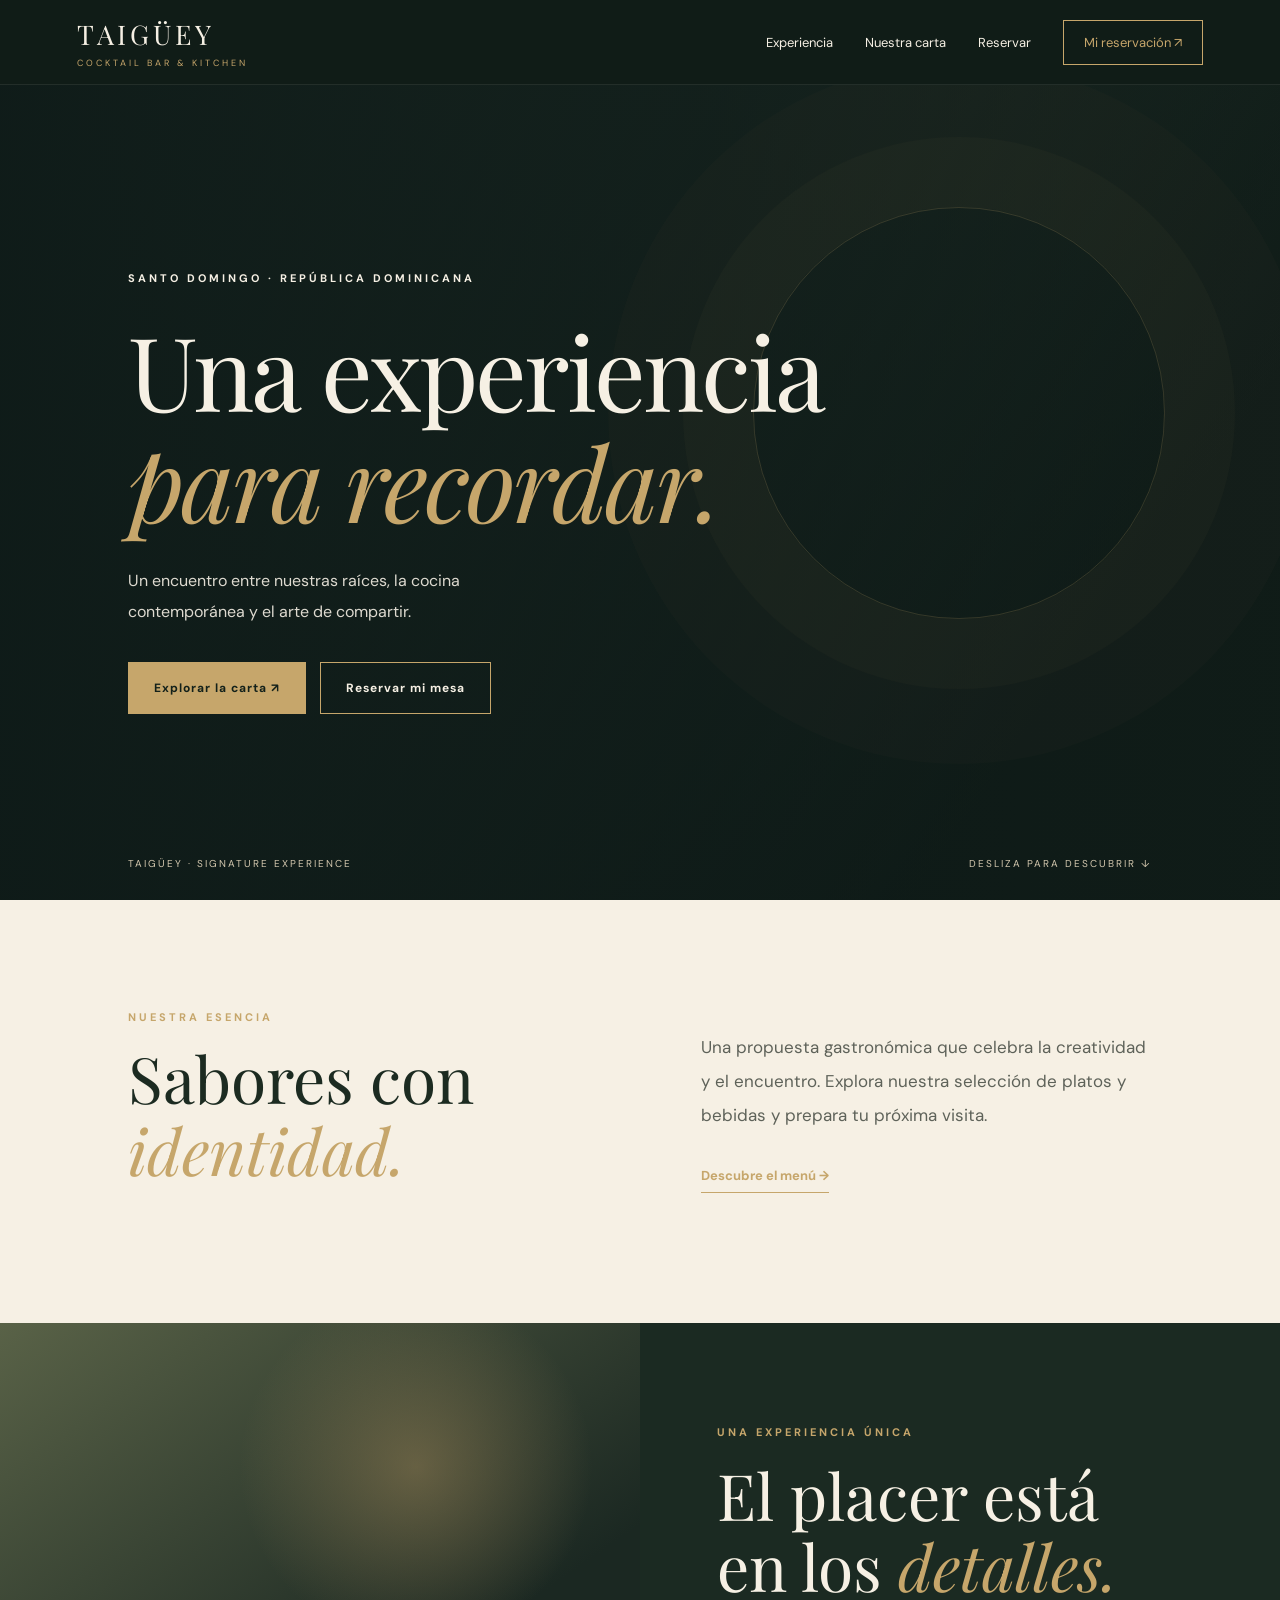
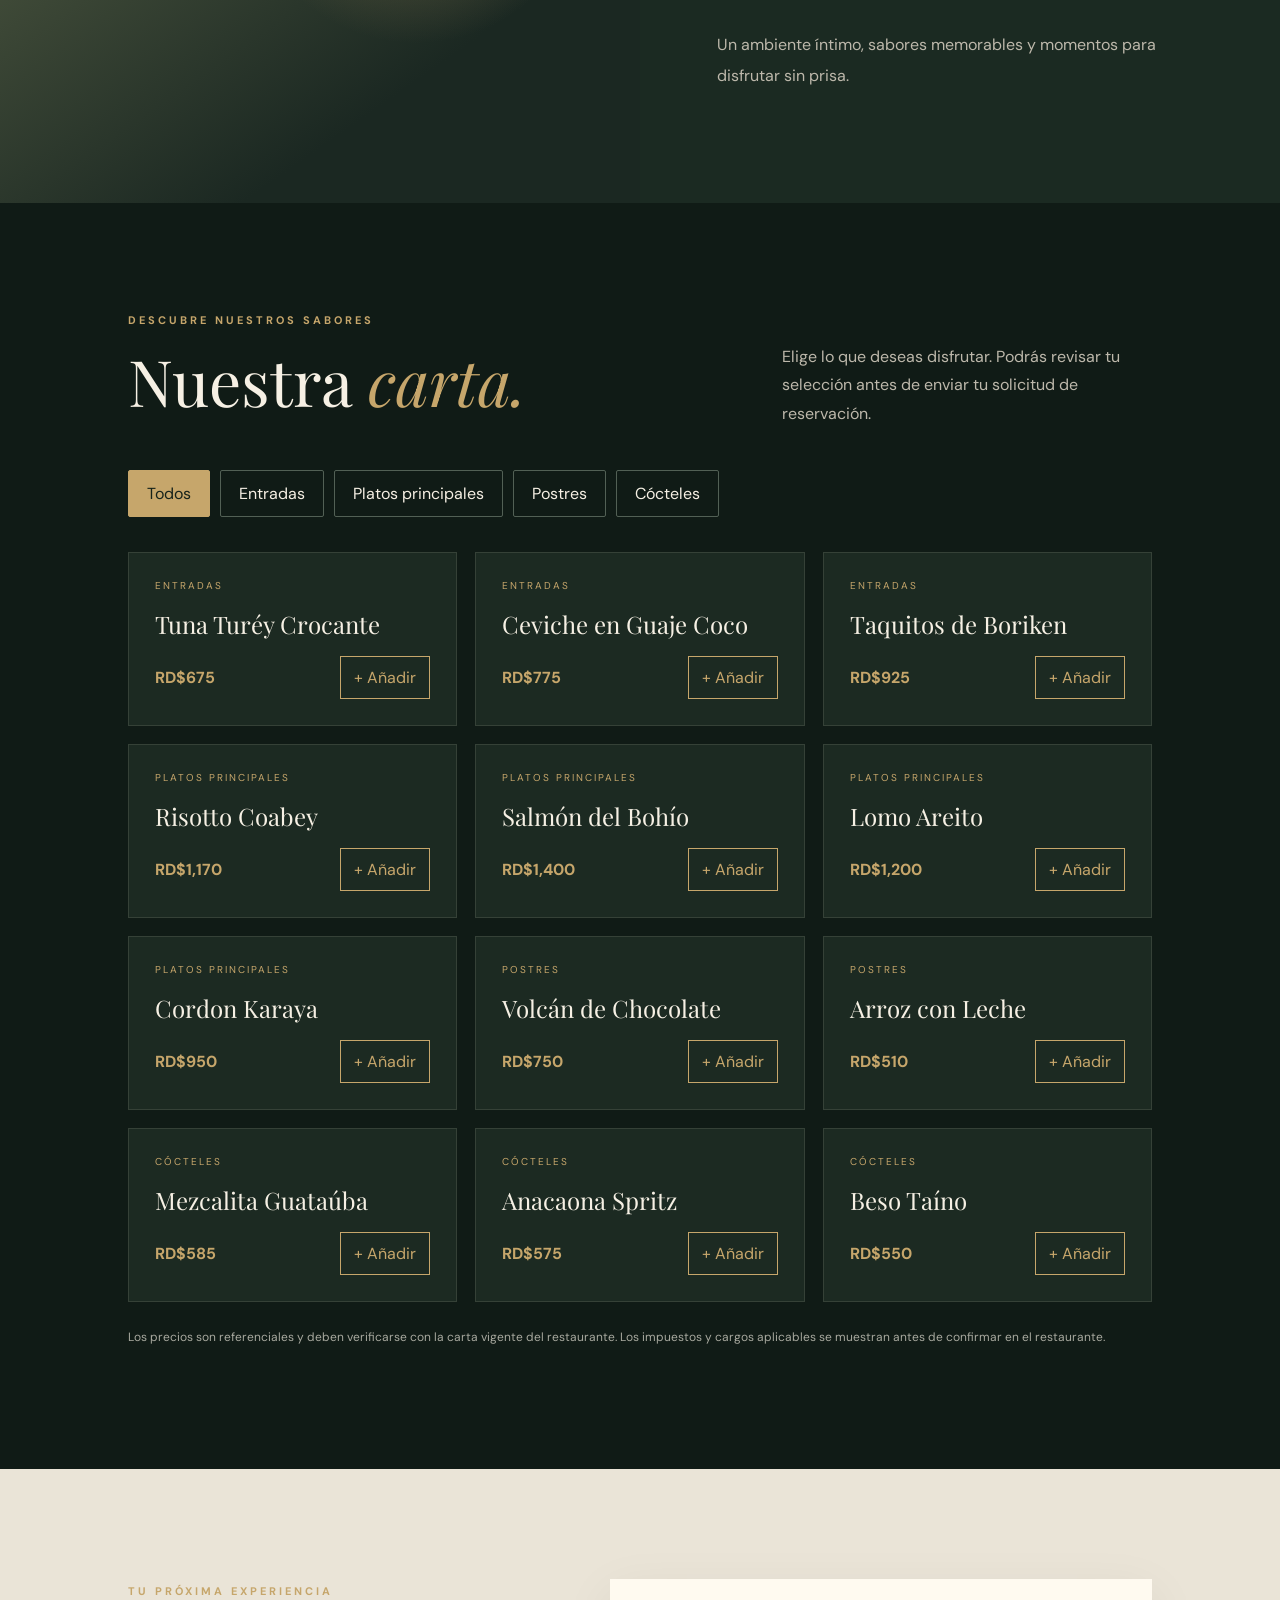
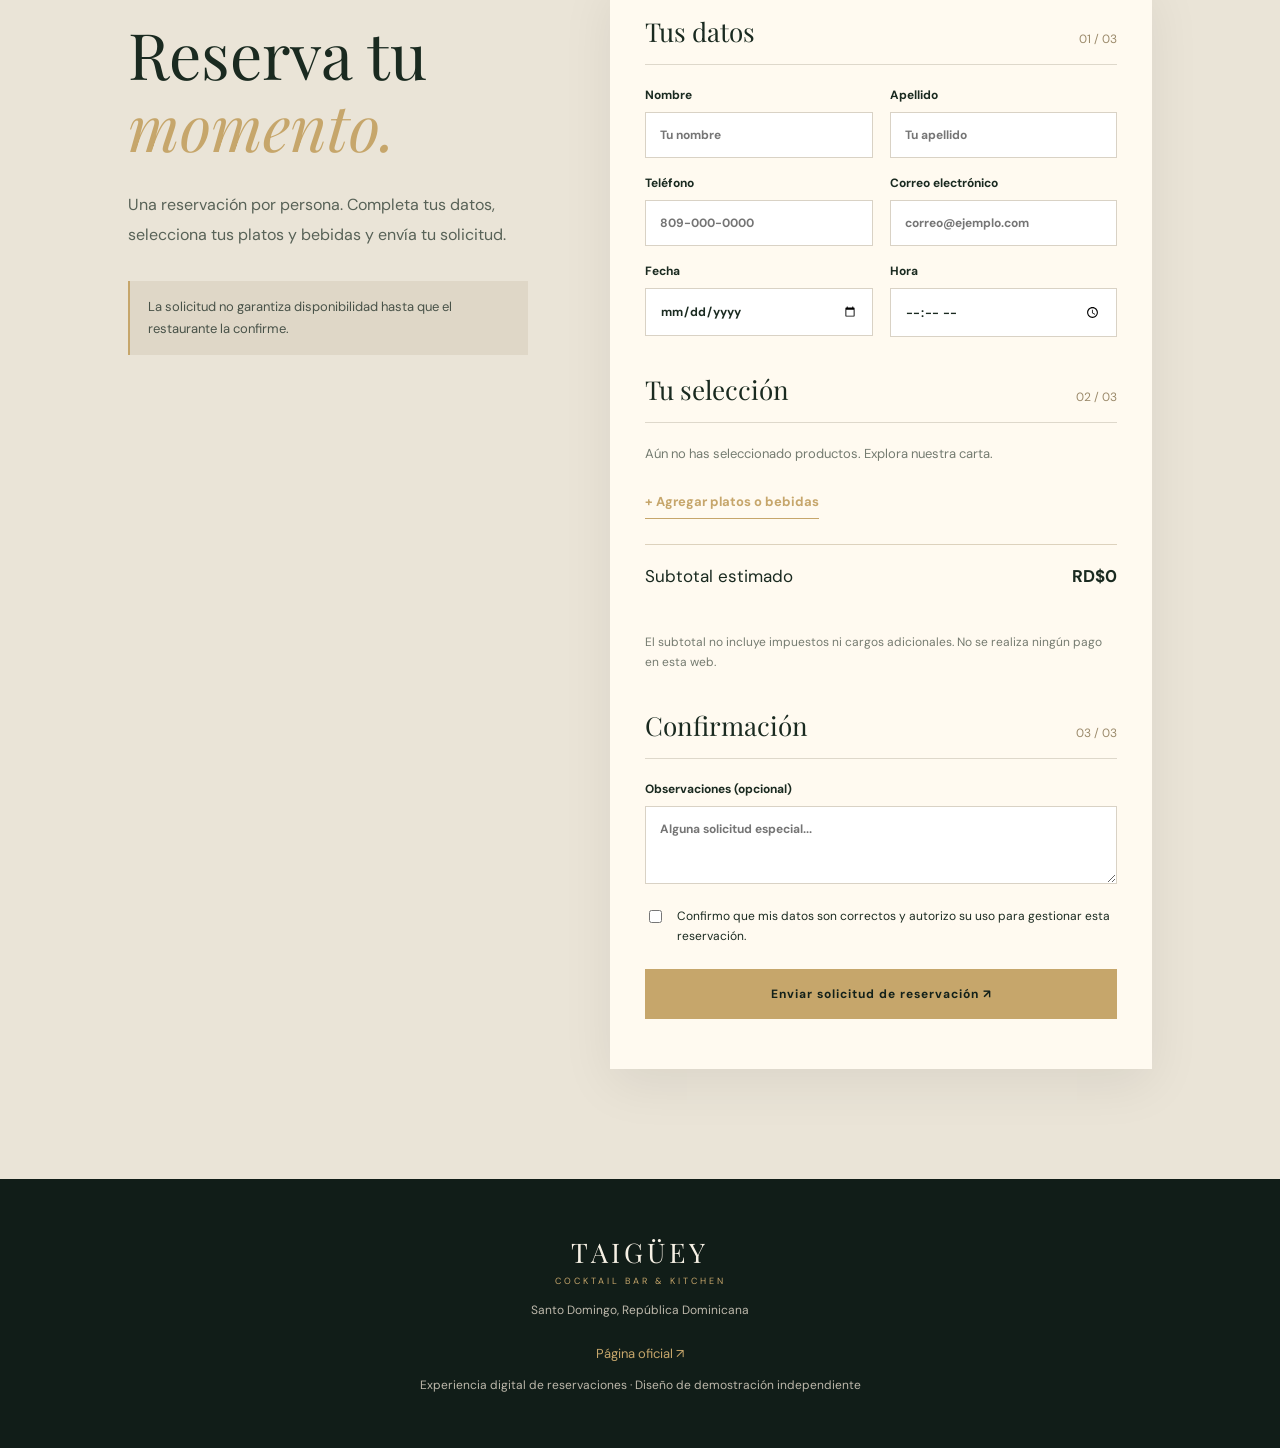
==== index.html @ 30912b15 "Add files via upload "Primera version de Taiguey Signature Experience"" ====
<!doctype html>
<html lang="es">

<head>
    <meta charset="utf-8">
    <meta name="viewport" content="width=device-width, initial-scale=1">
    <meta name="theme-color" content="#14211b">
    <meta name="description" content="Taigüey Signature Experience: descubre la carta y solicita tu reservación.">
    <title>Taigüey | Signature Experience</title>
    <link rel="preconnect" href="https://fonts.googleapis.com">
    <link rel="preconnect" href="https://fonts.gstatic.com" crossorigin>
    <link
        href="https://fonts.googleapis.com/css2?family=DM+Sans:wght@400;500;600;700&family=Playfair+Display:wght@400;500;600&display=swap"
        rel="stylesheet">
    <link rel="stylesheet" href="style.css">
</head>

<body>
    <header class="topbar"><a href="#inicio" class="logo">TAIGÜEY<span>COCKTAIL BAR & KITCHEN</span></a><button
            id="navToggle" class="nav-toggle" aria-label="Abrir menú" aria-expanded="false">☰</button>
        <nav id="nav"><a href="#experiencia">Experiencia</a><a href="#carta">Nuestra carta</a><a
                href="#reserva">Reservar</a><a class="nav-cta" href="#reserva">Mi reservación ↗</a></nav>
    </header>
    <main>
        <section id="inicio" class="hero">
            <div class="hero-inner">
                <div class="eyebrow">SANTO DOMINGO · REPÚBLICA DOMINICANA</div>
                <h1>Una experiencia<br><em>para recordar.</em></h1>
                <p>Un encuentro entre nuestras raíces, la cocina contemporánea y el arte de compartir.</p>
                <div class="hero-actions"><a href="#carta" class="btn btn-gold">Explorar la carta ↗</a><a
                        href="#reserva" class="btn btn-outline">Reservar mi mesa</a></div>
            </div>
            <div class="hero-bottom">TAIGÜEY · SIGNATURE EXPERIENCE <span>DESLIZA PARA DESCUBRIR ↓</span></div>
        </section>
        <section id="experiencia" class="story section">
            <div>
                <div class="eyebrow gold">NUESTRA ESENCIA</div>
                <h2>Sabores con<br><em>identidad.</em></h2>
            </div>
            <div>
                <p>Una propuesta gastronómica que celebra la creatividad y el encuentro. Explora nuestra selección de
                    platos y bebidas y prepara tu próxima visita.</p><a class="text-link" href="#carta">Descubre el menú
                    →</a>
            </div>
        </section>
        <section class="feature">
            <div class="feature-photo"></div>
            <div class="feature-text"><span class="eyebrow gold">UNA EXPERIENCIA ÚNICA</span>
                <h2>El placer está<br>en los <em>detalles.</em></h2>
                <p>Un ambiente íntimo, sabores memorables y momentos para disfrutar sin prisa.</p>
            </div>
        </section>
        <section id="carta" class="section menu-section">
            <div class="section-heading">
                <div>
                    <div class="eyebrow gold">DESCUBRE NUESTROS SABORES</div>
                    <h2>Nuestra <em>carta.</em></h2>
                </div>
                <p>Elige lo que deseas disfrutar. Podrás revisar tu selección antes de enviar tu solicitud de
                    reservación.</p>
            </div>
            <div class="menu-controls" id="categories"></div>
            <div id="menuGrid" class="menu-grid"></div>
            <p class="fineprint">Los precios son referenciales y deben verificarse con la carta vigente del restaurante.
                Los impuestos y cargos aplicables se muestran antes de confirmar en el restaurante.</p>
        </section>
        <section id="reserva" class="section reserve-section">
            <div class="reserve-intro"><span class="eyebrow gold">TU PRÓXIMA EXPERIENCIA</span>
                <h2>Reserva tu <em>momento.</em></h2>
                <p>Una reservación por persona. Completa tus datos, selecciona tus platos y bebidas y envía tu
                    solicitud.</p>
                <div class="reserve-note">La solicitud no garantiza disponibilidad hasta que el restaurante la confirme.
                </div>
            </div>
            <form id="reservationForm" class="reservation-form">
                <div class="form-heading">
                    <h3>Tus datos</h3><span>01 / 03</span>
                </div>
                <div class="fields"><label>Nombre <input name="nombre" required maxlength="80" autocomplete="given-name"
                            placeholder="Tu nombre"></label><label>Apellido <input name="apellido" required
                            maxlength="80" autocomplete="family-name" placeholder="Tu apellido"></label><label>Teléfono
                        <input name="telefono" required maxlength="25" inputmode="tel" autocomplete="tel"
                            placeholder="809-000-0000"></label><label>Correo electrónico <input name="correo"
                            type="email" maxlength="120" autocomplete="email"
                            placeholder="correo@ejemplo.com"></label><label>Fecha <input id="fecha" name="fecha"
                            type="date" required></label><label>Hora <input name="hora" type="time" required></label>
                </div>
                <div class="form-heading second">
                    <h3>Tu selección</h3><span>02 / 03</span>
                </div>
                <div id="cartItems" class="cart-items">
                    <p class="empty">Aún no has seleccionado productos. Explora nuestra carta.</p>
                </div><a class="text-link" href="#carta">+ Agregar platos o bebidas</a>
                <div class="totals"><span>Subtotal estimado</span><strong id="subtotal">RD$0</strong></div>
                <p class="fineprint">El subtotal no incluye impuestos ni cargos adicionales. No se realiza ningún pago
                    en esta web.</p>
                <div class="form-heading second">
                    <h3>Confirmación</h3><span>03 / 03</span>
                </div><label class="full-label">Observaciones (opcional)<textarea name="observaciones" rows="3"
                        maxlength="500" placeholder="Alguna solicitud especial..."></textarea></label><label
                    class="check"><input type="checkbox" required> Confirmo que mis datos son correctos y autorizo su
                    uso para gestionar esta reservación.</label><button id="submitBtn" class="btn btn-gold submit"
                    type="submit">Enviar solicitud de reservación ↗</button>
                <div id="formStatus" role="status" aria-live="polite"></div>
            </form>
        </section>
    </main>
    <footer>
        <div class="footer-logo">TAIGÜEY<span>COCKTAIL BAR & KITCHEN</span></div>
        <p>Santo Domingo, República Dominicana</p><a href="https://taigueyrd.com/" target="_blank" rel="noopener">Página
            oficial ↗</a><small>Experiencia digital de reservaciones · Diseño de demostración independiente</small>
    </footer>
    <script src="catalogo.js"></script>
    <script src="script.js"></script>
</body>

</html>
---- style.css ----
:root {
    --bg: #111d18;
    --green: #17271f;
    --cream: #f6f0e4;
    --gold: #c6a66b;
    --muted: #bdb8ab;
    --line: #354339
}

* {
    box-sizing: border-box
}

html {
    scroll-behavior: smooth
}

body {
    margin: 0;
    background: var(--bg);
    color: var(--cream);
    font-family: 'DM Sans', sans-serif
}

h1,
h2,
h3,
p {
    margin-top: 0
}

h1,
h2,
h3 {
    font-family: 'Playfair Display', serif;
    font-weight: 400
}

em {
    color: var(--gold);
    font-weight: 400
}

a {
    color: inherit;
    text-decoration: none
}

button,
input,
textarea {
    font: inherit
}

button {
    cursor: pointer
}

.topbar {
    height: 85px;
    position: sticky;
    top: 0;
    z-index: 10;
    background: #111d18ed;
    backdrop-filter: blur(14px);
    display: flex;
    align-items: center;
    justify-content: space-between;
    padding: 0 6%;
    border-bottom: 1px solid #ffffff14
}

.logo,
.footer-logo {
    font-family: 'Playfair Display', serif;
    letter-spacing: 4px;
    font-size: 27px
}

.logo span,
.footer-logo span {
    display: block;
    font: 9px 'DM Sans', sans-serif;
    letter-spacing: 3px;
    margin-top: 5px;
    color: var(--gold)
}

nav {
    display: flex;
    align-items: center;
    gap: 32px;
    font-size: 13px
}

nav a:hover,
.text-link:hover {
    color: var(--gold)
}

.nav-cta {
    border: 1px solid var(--gold);
    padding: 13px 20px;
    color: var(--gold)
}

.nav-toggle {
    display: none;
    background: none;
    border: 0;
    color: white;
    font-size: 25px
}

.hero {
    min-height: 710px;
    height: calc(100vh - 85px);
    max-height: 920px;
    display: flex;
    flex-direction: column;
    justify-content: center;
    position: relative;
    background: linear-gradient(90deg, #0d1917ef 0%, #0d1917b8 55%, #0d191752), linear-gradient(125deg, #324438, #111d18 80%);
    overflow: hidden
}

.hero:after {
    content: '';
    position: absolute;
    right: 9%;
    top: 15%;
    width: 32vw;
    height: 32vw;
    border: 1px solid #c6a66b33;
    border-radius: 50%;
    box-shadow: 0 0 0 70px #c6a66b08, 0 0 0 145px #c6a66b05;
    pointer-events: none
}

.hero-inner {
    padding: 0 10%;
    position: relative;
    z-index: 1
}

.eyebrow {
    font-size: 11px;
    letter-spacing: 3px;
    font-weight: 700
}

.gold {
    color: var(--gold)
}

h1 {
    font-size: clamp(60px, 8vw, 125px);
    line-height: 1.08;
    letter-spacing: -3px;
    margin: 30px 0
}

h2 {
    font-size: clamp(43px, 5vw, 76px);
    line-height: 1.12;
    margin: 18px 0 28px
}

.hero p {
    max-width: 440px;
    color: #dedad0;
    line-height: 1.9
}

.hero-actions {
    display: flex;
    gap: 14px;
    margin-top: 35px;
    flex-wrap: wrap
}

.btn {
    display: inline-flex;
    justify-content: center;
    align-items: center;
    padding: 17px 25px;
    border: 1px solid var(--gold);
    font-weight: 700;
    font-size: 12px;
    letter-spacing: 1px;
    transition: .2s
}

.btn:hover {
    transform: translateY(-2px)
}

.btn-gold {
    background: var(--gold);
    color: #13211a
}

.btn-outline {
    background: transparent;
    color: var(--cream)
}

.hero-bottom {
    position: absolute;
    bottom: 30px;
    left: 10%;
    right: 10%;
    display: flex;
    justify-content: space-between;
    font-size: 10px;
    letter-spacing: 2px;
    color: #d3c7ae
}

.section {
    padding: 110px 10%
}

.story {
    display: grid;
    grid-template-columns: 1fr 1fr;
    gap: 12%;
    align-items: center;
    background: var(--cream);
    color: #1c2b21
}

.story p {
    font-size: 17px;
    line-height: 2;
    color: #5e6259
}

.text-link {
    display: inline-block;
    margin-top: 18px;
    border-bottom: 1px solid var(--gold);
    padding-bottom: 8px;
    color: var(--gold);
    font-size: 13px;
    font-weight: 700
}

.feature {
    display: grid;
    grid-template-columns: 1fr 1fr;
    min-height: 480px;
    background: #1b2a22
}

.feature-photo {
    background: radial-gradient(circle at 65% 30%, #a58a5a77, transparent 33%), linear-gradient(145deg, #596247, #1b2822 70%);
    min-height: 380px
}

.feature-text {
    padding: 90px 12%;
    align-self: center
}

.feature-text p {
    color: var(--muted);
    line-height: 1.9
}

.menu-section {
    background: #101b16
}

.section-heading {
    display: flex;
    justify-content: space-between;
    align-items: end;
    gap: 40px
}

.section-heading p {
    max-width: 370px;
    line-height: 1.8;
    color: var(--muted)
}

.menu-controls {
    display: flex;
    flex-wrap: wrap;
    gap: 10px;
    margin: 25px 0 35px
}

.chip {
    background: transparent;
    border: 1px solid #526055;
    color: var(--cream);
    padding: 12px 18px;
    border-radius: 2px
}

.chip.active,
.chip:hover {
    background: var(--gold);
    border-color: var(--gold);
    color: #16231a
}

.menu-grid {
    display: grid;
    grid-template-columns: repeat(3, minmax(0, 1fr));
    gap: 18px
}

.menu-card {
    padding: 26px;
    background: #1c2a22;
    border: 1px solid #354137;
    min-height: 165px;
    display: flex;
    flex-direction: column;
    justify-content: space-between
}

.menu-card .tag {
    color: var(--gold);
    font-size: 10px;
    letter-spacing: 2px;
    text-transform: uppercase
}

.menu-card h3 {
    font-size: 24px;
    margin: 16px 0
}

.menu-card .bottom {
    display: flex;
    justify-content: space-between;
    align-items: center;
    gap: 8px
}

.price {
    font-weight: 700;
    color: var(--gold)
}

.add-btn {
    border: 1px solid var(--gold);
    background: transparent;
    color: var(--gold);
    padding: 10px 13px
}

.add-btn:hover {
    background: var(--gold);
    color: #111d18
}

.fineprint {
    font-size: 12px;
    line-height: 1.7;
    color: #a8a99f;
    margin-top: 25px
}

.reserve-section {
    display: grid;
    grid-template-columns: .85fr 1.15fr;
    gap: 8%;
    background: #eae4d7;
    color: #1a2a20
}

.reserve-intro p {
    line-height: 1.9;
    color: #586257
}

.reserve-note {
    border-left: 2px solid var(--gold);
    padding: 15px 18px;
    margin-top: 30px;
    background: #dfd7c7;
    color: #485248;
    font-size: 13px;
    line-height: 1.7
}

.reservation-form {
    padding: 35px;
    background: #fffaf0;
    box-shadow: 0 15px 50px #00000012
}

.form-heading {
    display: flex;
    justify-content: space-between;
    align-items: center;
    border-bottom: 1px solid #ded8cb;
    margin-bottom: 22px
}

.form-heading h3 {
    font-size: 26px;
    margin-bottom: 15px
}

.form-heading span {
    color: #9b8a6b;
    font-size: 12px
}

.form-heading.second {
    margin-top: 35px
}

.fields {
    display: grid;
    grid-template-columns: 1fr 1fr;
    gap: 17px
}

.fields label,
.full-label {
    display: flex;
    flex-direction: column;
    gap: 9px;
    font-size: 12px;
    font-weight: 700
}

.fields input,
.full-label textarea {
    width: 100%;
    padding: 14px;
    border: 1px solid #d9d2c5;
    border-radius: 0;
    background: white;
    color: #1a2a20;
    min-width: 0
}

.fields input:focus,
.full-label textarea:focus {
    outline: 2px solid var(--gold)
}

.cart-items {
    display: grid;
    gap: 10px
}

.cart-line {
    display: flex;
    align-items: center;
    justify-content: space-between;
    gap: 12px;
    padding: 10px 0;
    border-bottom: 1px solid #e3dccc
}

.cart-line button {
    background: transparent;
    border: 0;
    color: #a04d3c;
    font-size: 20px
}

.cart-line small {
    display: block;
    color: #6c756b
}

.empty {
    font-size: 13px;
    color: #747b70
}

.totals {
    display: flex;
    justify-content: space-between;
    margin-top: 25px;
    padding: 20px 0;
    border-top: 1px solid #ddd2bd;
    font-size: 17px
}

.reservation-form .fineprint {
    color: #757b70
}

.check {
    display: flex;
    gap: 12px;
    font-size: 12px;
    line-height: 1.7;
    margin: 22px 0
}

.check input {
    accent-color: #8a6c3e;
    align-self: start;
    margin-top: 4px
}

.submit {
    width: 100%;
    border: 0
}

.submit:disabled {
    opacity: .6;
    cursor: wait
}

#formStatus {
    margin-top: 15px;
    font-size: 14px;
    line-height: 1.6
}

footer {
    padding: 55px 10%;
    display: flex;
    flex-direction: column;
    gap: 15px;
    align-items: center;
    text-align: center
}

footer p,
footer small {
    color: var(--muted);
    font-size: 12px
}

footer a {
    color: var(--gold);
    font-size: 13px
}

@media(max-width:900px) {
    .topbar {
        padding: 0 5%
    }

    .nav-toggle {
        display: block
    }

    nav {
        display: none;
        position: absolute;
        top: 85px;
        left: 0;
        right: 0;
        background: #111d18;
        padding: 25px;
        flex-direction: column;
        align-items: stretch
    }

    nav.open {
        display: flex
    }

    .hero {
        min-height: 600px
    }

    .story,
    .feature,
    .reserve-section {
        grid-template-columns: 1fr
    }

    .feature-text {
        padding: 60px 8%
    }

    .menu-grid {
        grid-template-columns: repeat(2, 1fr)
    }

    .section {
        padding: 75px 6%
    }

    .section-heading {
        display: block
    }

    .hero-inner {
        padding: 0 7%
    }
}

@media(max-width:580px) {
    .logo {
        font-size: 22px
    }

    h1 {
        font-size: 55px;
        letter-spacing: -2px
    }

    .hero-bottom span {
        display: none
    }

    .menu-grid {
        grid-template-columns: 1fr
    }

    .fields {
        grid-template-columns: 1fr
    }

    .reservation-form {
        padding: 22px
    }

    .hero {
        min-height: 610px
    }

    .section {
        padding: 65px 6%
    }

    .feature-photo {
        min-height: 240px
    }
}
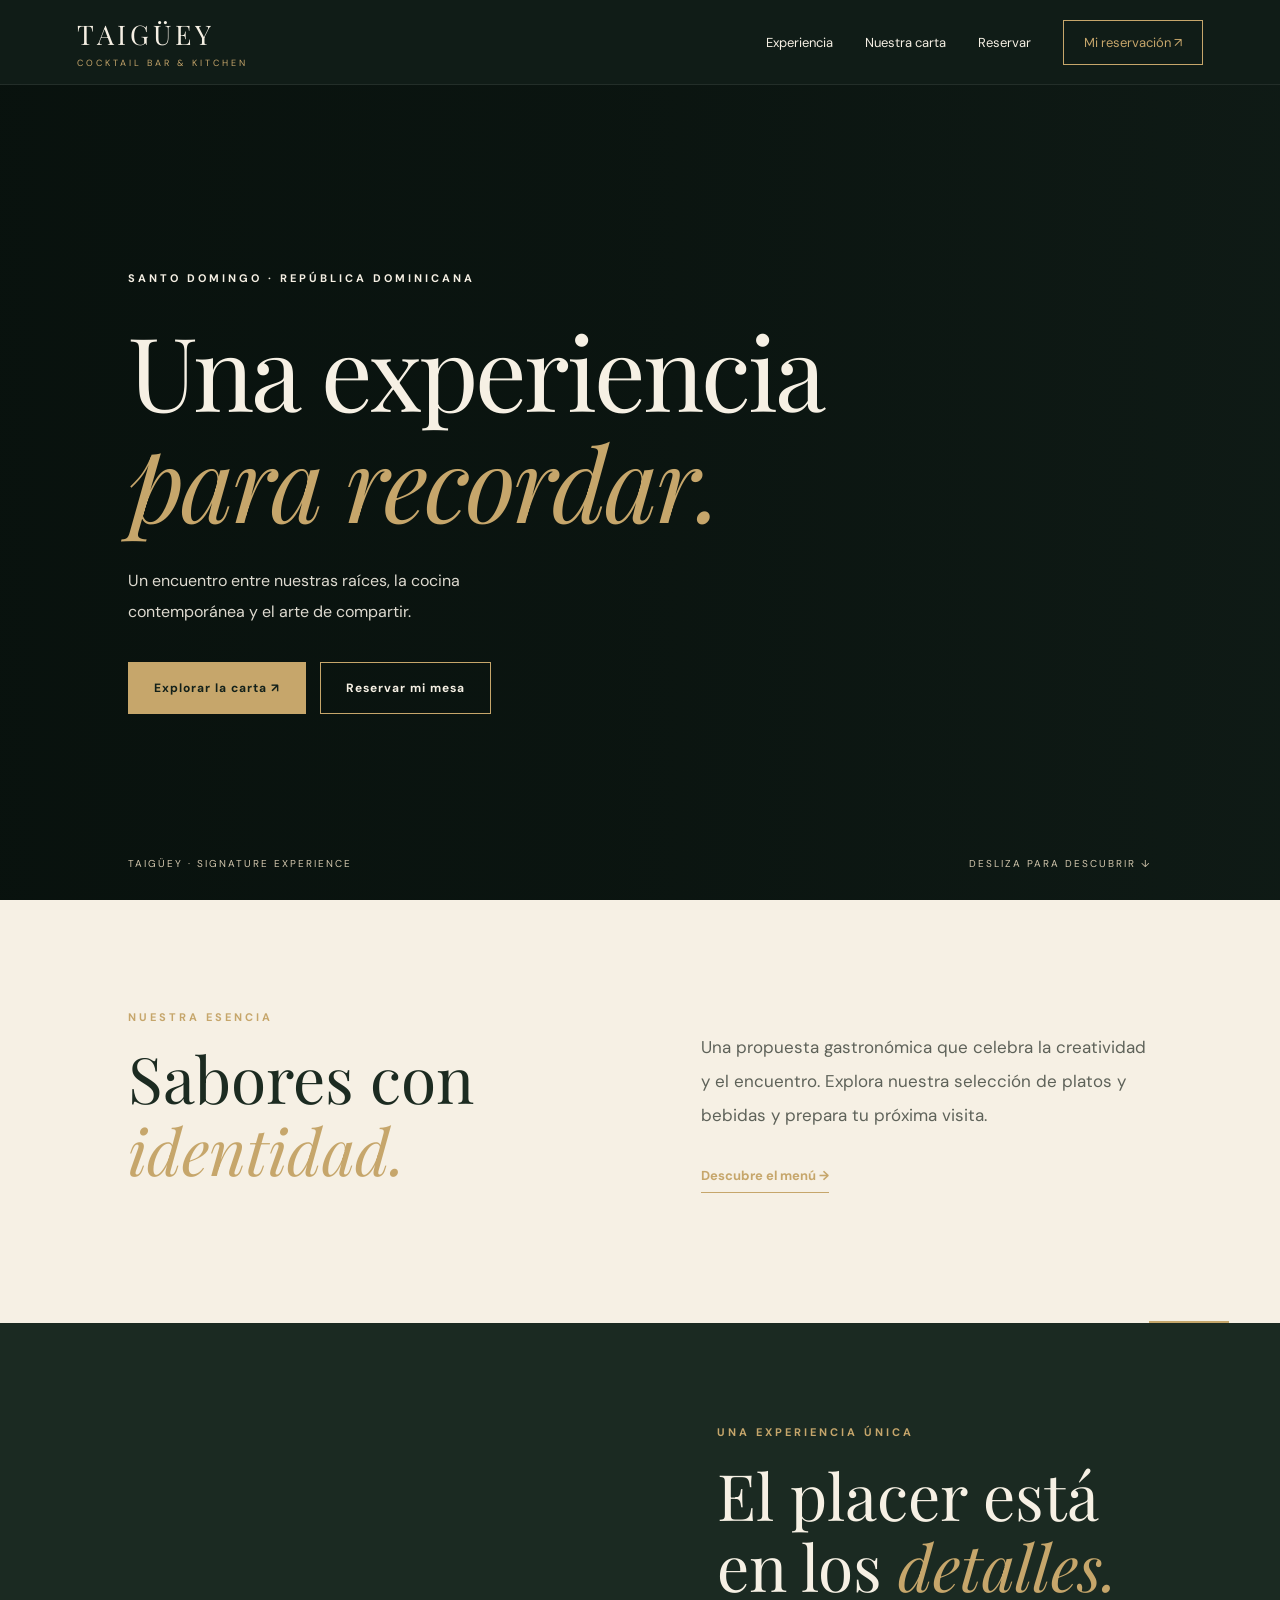
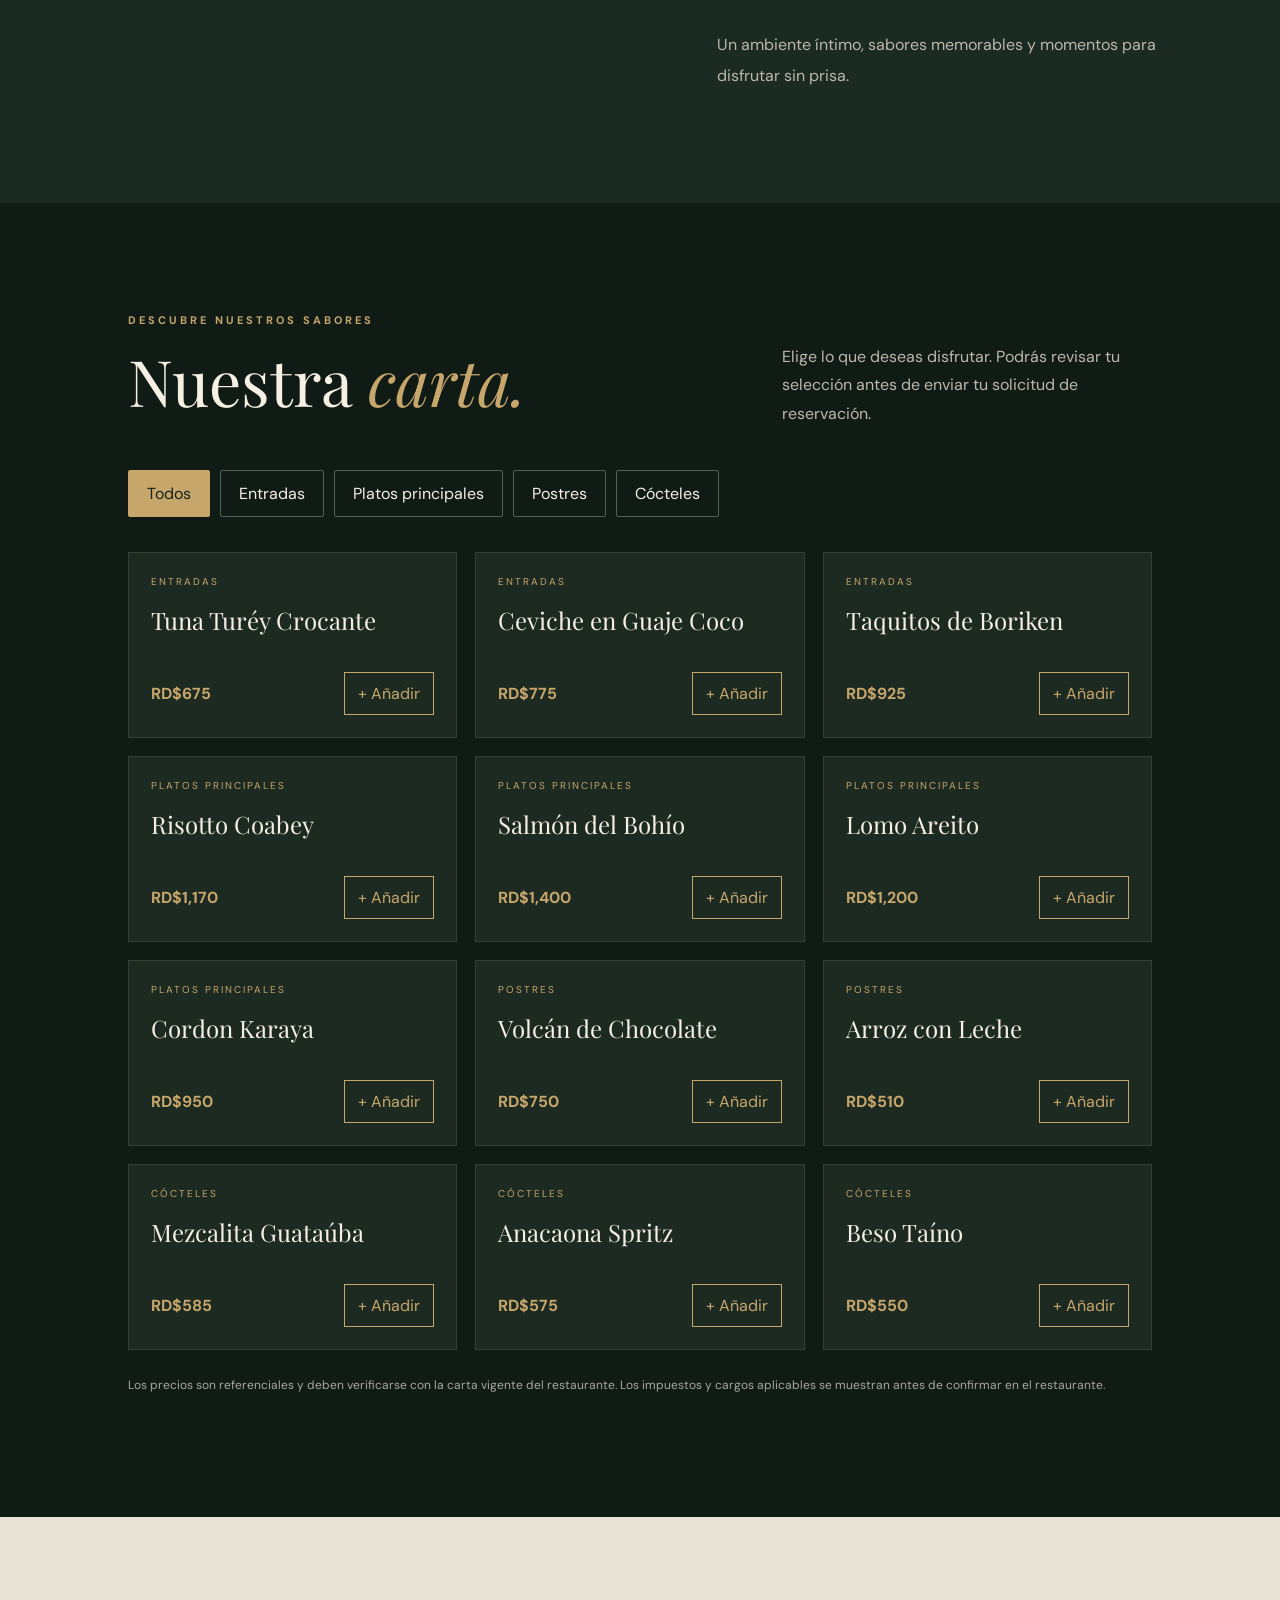
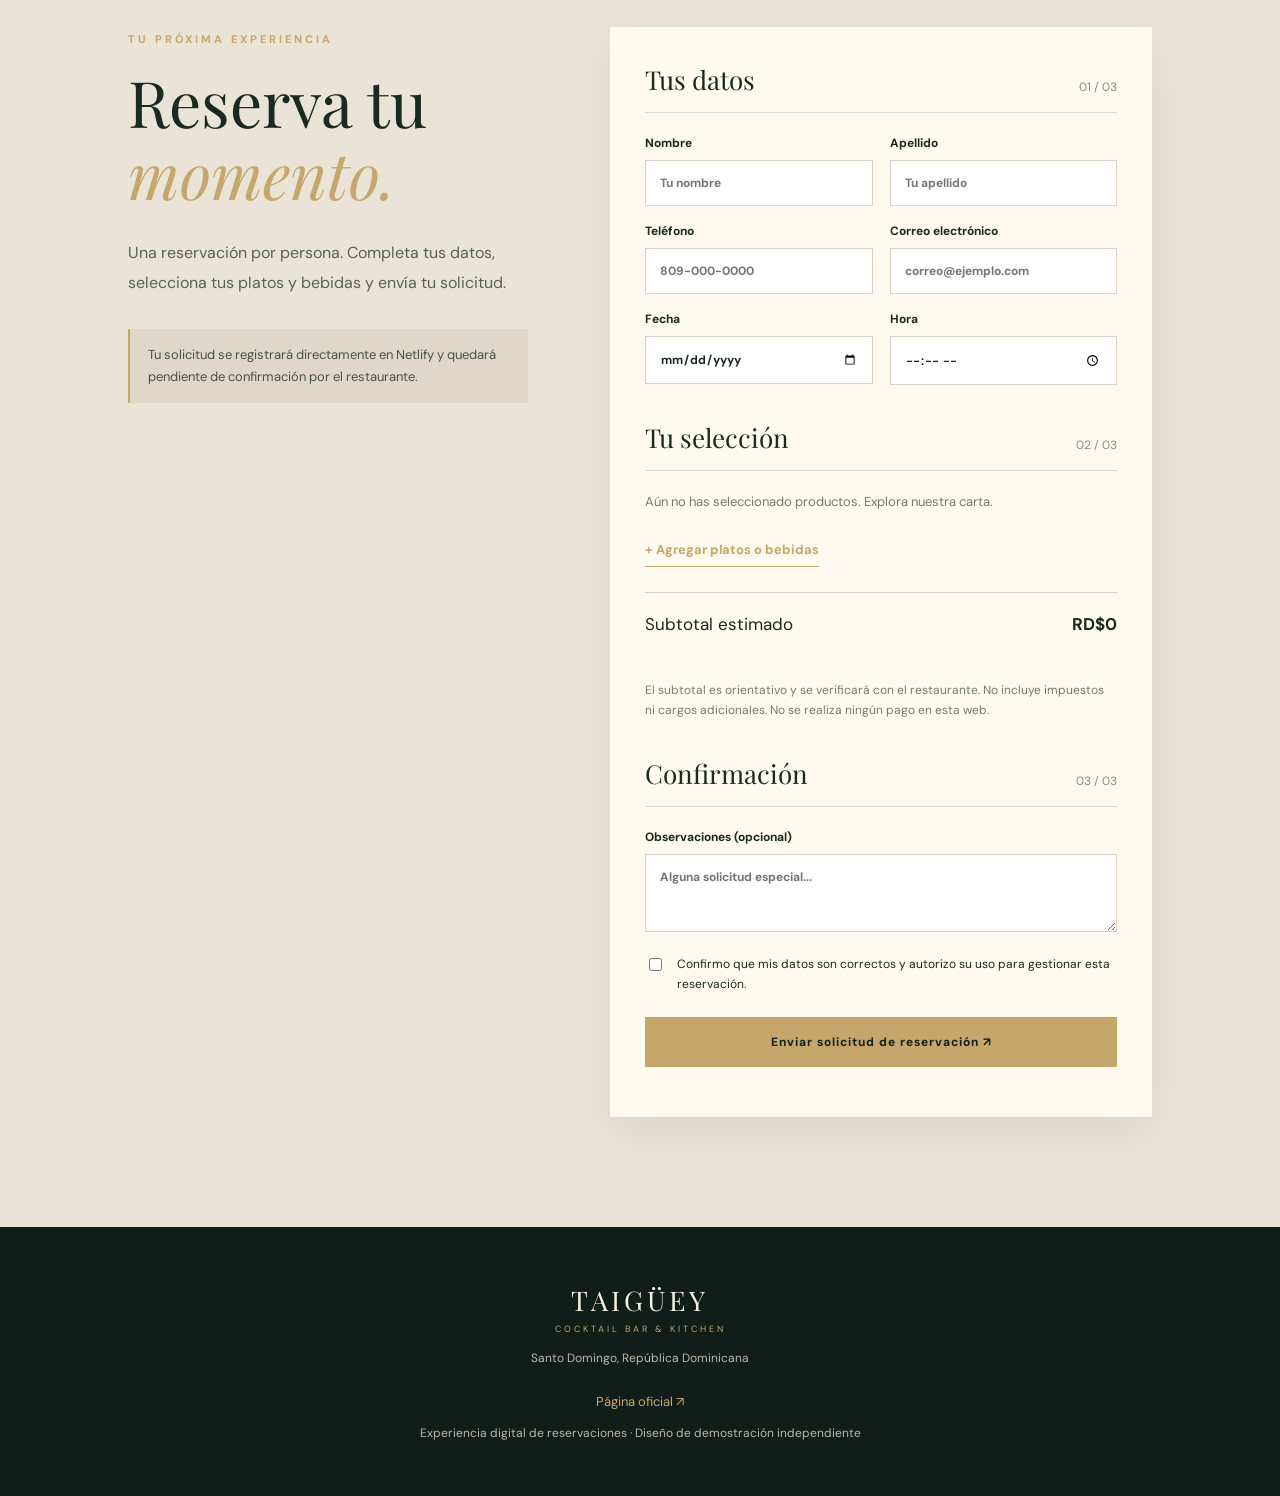
==== commit 18035ce0: "Cambiar reservaciones a Netlify Forms sin Apps Script" ====
--- a/index.html
+++ b/index.html
@@ -69,10 +69,21 @@
                 <h2>Reserva tu <em>momento.</em></h2>
                 <p>Una reservación por persona. Completa tus datos, selecciona tus platos y bebidas y envía tu
                     solicitud.</p>
-                <div class="reserve-note">La solicitud no garantiza disponibilidad hasta que el restaurante la confirme.
+                <div class="reserve-note">Tu solicitud se registrará directamente en Netlify y quedará pendiente de confirmación por el restaurante.
                 </div>
             </div>
-            <form id="reservationForm" class="reservation-form">
+            <form id="reservationForm" class="reservation-form"
+                  name="taiguey-reservaciones" method="POST"
+                  action="/solicitud-recibida.html"
+                  data-netlify="true" netlify-honeypot="bot-field">
+                <input type="hidden" name="form-name" value="taiguey-reservaciones">
+                <input type="hidden" name="solicitud_id" value="">
+                <input type="hidden" name="detalle_productos" value="">
+                <input type="hidden" name="subtotal_estimado" value="">
+                <input type="hidden" name="estado" value="Pendiente">
+                <p aria-hidden="true" style="position:absolute;width:1px;height:1px;overflow:hidden;clip:rect(0,0,0,0);white-space:nowrap;">
+                    <label>No completar este campo <input type="text" name="bot-field" tabindex="-1" autocomplete="off"></label>
+                </p>
                 <div class="form-heading">
                     <h3>Tus datos</h3><span>01 / 03</span>
                 </div>
@@ -92,8 +103,8 @@
                     <p class="empty">Aún no has seleccionado productos. Explora nuestra carta.</p>
                 </div><a class="text-link" href="#carta">+ Agregar platos o bebidas</a>
                 <div class="totals"><span>Subtotal estimado</span><strong id="subtotal">RD$0</strong></div>
-                <p class="fineprint">El subtotal no incluye impuestos ni cargos adicionales. No se realiza ningún pago
-                    en esta web.</p>
+                <p class="fineprint">El subtotal es orientativo y se verificará con el restaurante. No incluye impuestos ni cargos
+                    adicionales. No se realiza ningún pago en esta web.</p>
                 <div class="form-heading second">
                     <h3>Confirmación</h3><span>03 / 03</span>
                 </div><label class="full-label">Observaciones (opcional)<textarea name="observaciones" rows="3"
--- a/style.css
+++ b/style.css
@@ -1,638 +1,42 @@
-:root {
-    --bg: #111d18;
-    --green: #17271f;
-    --cream: #f6f0e4;
-    --gold: #c6a66b;
-    --muted: #bdb8ab;
-    --line: #354339
+:root{--bg:#111d18;--green:#17271f;--cream:#f6f0e4;--gold:#c6a66b;--muted:#bdb8ab;--line:#354339}*{box-sizing:border-box}html{scroll-behavior:smooth}body{margin:0;background:var(--bg);color:var(--cream);font-family:'DM Sans',sans-serif}h1,h2,h3,p{margin-top:0}h1,h2,h3{font-family:'Playfair Display',serif;font-weight:400}em{color:var(--gold);font-weight:400}a{color:inherit;text-decoration:none}button,input,textarea{font:inherit}button{cursor:pointer}.topbar{height:85px;position:sticky;top:0;z-index:10;background:#111d18ed;backdrop-filter:blur(14px);display:flex;align-items:center;justify-content:space-between;padding:0 6%;border-bottom:1px solid #ffffff14}.logo,.footer-logo{font-family:'Playfair Display',serif;letter-spacing:4px;font-size:27px}.logo span,.footer-logo span{display:block;font:9px 'DM Sans',sans-serif;letter-spacing:3px;margin-top:5px;color:var(--gold)}nav{display:flex;align-items:center;gap:32px;font-size:13px}nav a:hover,.text-link:hover{color:var(--gold)}.nav-cta{border:1px solid var(--gold);padding:13px 20px;color:var(--gold)}.nav-toggle{display:none;background:none;border:0;color:white;font-size:25px}.hero{min-height:710px;height:calc(100vh - 85px);max-height:920px;display:flex;flex-direction:column;justify-content:center;position:relative;background:linear-gradient(90deg,#0d1917ef 0%,#0d1917b8 55%,#0d191752),linear-gradient(125deg,#324438,#111d18 80%);overflow:hidden}.hero:after{content:'';position:absolute;right:9%;top:15%;width:32vw;height:32vw;border:1px solid #c6a66b33;border-radius:50%;box-shadow:0 0 0 70px #c6a66b08,0 0 0 145px #c6a66b05;pointer-events:none}.hero-inner{padding:0 10%;position:relative;z-index:1}.eyebrow{font-size:11px;letter-spacing:3px;font-weight:700}.gold{color:var(--gold)}h1{font-size:clamp(60px,8vw,125px);line-height:1.08;letter-spacing:-3px;margin:30px 0}h2{font-size:clamp(43px,5vw,76px);line-height:1.12;margin:18px 0 28px}.hero p{max-width:440px;color:#dedad0;line-height:1.9}.hero-actions{display:flex;gap:14px;margin-top:35px;flex-wrap:wrap}.btn{display:inline-flex;justify-content:center;align-items:center;padding:17px 25px;border:1px solid var(--gold);font-weight:700;font-size:12px;letter-spacing:1px;transition:.2s}.btn:hover{transform:translateY(-2px)}.btn-gold{background:var(--gold);color:#13211a}.btn-outline{background:transparent;color:var(--cream)}.hero-bottom{position:absolute;bottom:30px;left:10%;right:10%;display:flex;justify-content:space-between;font-size:10px;letter-spacing:2px;color:#d3c7ae}.section{padding:110px 10%}.story{display:grid;grid-template-columns:1fr 1fr;gap:12%;align-items:center;background:var(--cream);color:#1c2b21}.story p{font-size:17px;line-height:2;color:#5e6259}.text-link{display:inline-block;margin-top:18px;border-bottom:1px solid var(--gold);padding-bottom:8px;color:var(--gold);font-size:13px;font-weight:700}.feature{display:grid;grid-template-columns:1fr 1fr;min-height:480px;background:#1b2a22}.feature-photo{background:radial-gradient(circle at 65% 30%,#a58a5a77,transparent 33%),linear-gradient(145deg,#596247,#1b2822 70%);min-height:380px}.feature-text{padding:90px 12%;align-self:center}.feature-text p{color:var(--muted);line-height:1.9}.menu-section{background:#101b16}.section-heading{display:flex;justify-content:space-between;align-items:end;gap:40px}.section-heading p{max-width:370px;line-height:1.8;color:var(--muted)}.menu-controls{display:flex;flex-wrap:wrap;gap:10px;margin:25px 0 35px}.chip{background:transparent;border:1px solid #526055;color:var(--cream);padding:12px 18px;border-radius:2px}.chip.active,.chip:hover{background:var(--gold);border-color:var(--gold);color:#16231a}.menu-grid{display:grid;grid-template-columns:repeat(3,minmax(0,1fr));gap:18px}.menu-card{padding:26px;background:#1c2a22;border:1px solid #354137;min-height:165px;display:flex;flex-direction:column;justify-content:space-between}.menu-card .tag{color:var(--gold);font-size:10px;letter-spacing:2px;text-transform:uppercase}.menu-card h3{font-size:24px;margin:16px 0}.menu-card .bottom{display:flex;justify-content:space-between;align-items:center;gap:8px}.price{font-weight:700;color:var(--gold)}.add-btn{border:1px solid var(--gold);background:transparent;color:var(--gold);padding:10px 13px}.add-btn:hover{background:var(--gold);color:#111d18}.fineprint{font-size:12px;line-height:1.7;color:#a8a99f;margin-top:25px}.reserve-section{display:grid;grid-template-columns:.85fr 1.15fr;gap:8%;background:#eae4d7;color:#1a2a20}.reserve-intro p{line-height:1.9;color:#586257}.reserve-note{border-left:2px solid var(--gold);padding:15px 18px;margin-top:30px;background:#dfd7c7;color:#485248;font-size:13px;line-height:1.7}.reservation-form{padding:35px;background:#fffaf0;box-shadow:0 15px 50px #00000012}.form-heading{display:flex;justify-content:space-between;align-items:center;border-bottom:1px solid #ded8cb;margin-bottom:22px}.form-heading h3{font-size:26px;margin-bottom:15px}.form-heading span{color:#9b8a6b;font-size:12px}.form-heading.second{margin-top:35px}.fields{display:grid;grid-template-columns:1fr 1fr;gap:17px}.fields label,.full-label{display:flex;flex-direction:column;gap:9px;font-size:12px;font-weight:700}.fields input,.full-label textarea{width:100%;padding:14px;border:1px solid #d9d2c5;border-radius:0;background:white;color:#1a2a20;min-width:0}.fields input:focus,.full-label textarea:focus{outline:2px solid var(--gold)}.cart-items{display:grid;gap:10px}.cart-line{display:flex;align-items:center;justify-content:space-between;gap:12px;padding:10px 0;border-bottom:1px solid #e3dccc}.cart-line button{background:transparent;border:0;color:#a04d3c;font-size:20px}.cart-line small{display:block;color:#6c756b}.empty{font-size:13px;color:#747b70}.totals{display:flex;justify-content:space-between;margin-top:25px;padding:20px 0;border-top:1px solid #ddd2bd;font-size:17px}.reservation-form .fineprint{color:#757b70}.check{display:flex;gap:12px;font-size:12px;line-height:1.7;margin:22px 0}.check input{accent-color:#8a6c3e;align-self:start;margin-top:4px}.submit{width:100%;border:0}.submit:disabled{opacity:.6;cursor:wait}#formStatus{margin-top:15px;font-size:14px;line-height:1.6}footer{padding:55px 10%;display:flex;flex-direction:column;gap:15px;align-items:center;text-align:center}footer p,footer small{color:var(--muted);font-size:12px}footer a{color:var(--gold);font-size:13px}@media(max-width:900px){.topbar{padding:0 5%}.nav-toggle{display:block}nav{display:none;position:absolute;top:85px;left:0;right:0;background:#111d18;padding:25px;flex-direction:column;align-items:stretch}nav.open{display:flex}.hero{min-height:600px}.story,.feature,.reserve-section{grid-template-columns:1fr}.feature-text{padding:60px 8%}.menu-grid{grid-template-columns:repeat(2,1fr)}.section{padding:75px 6%}.section-heading{display:block}.hero-inner{padding:0 7%}}@media(max-width:580px){.logo{font-size:22px}h1{font-size:55px;letter-spacing:-2px}.hero-bottom span{display:none}.menu-grid{grid-template-columns:1fr}.fields{grid-template-columns:1fr}.reservation-form{padding:22px}.hero{min-height:610px}.section{padding:65px 6%}.feature-photo{min-height:240px}}
+
+/* FOTOGRAFÍAS EDITORIALES DE REFERENCIA (Unsplash, requieren Internet) */
+.hero{background:linear-gradient(90deg,rgba(8,17,13,.93) 0%,rgba(8,17,13,.70) 49%,rgba(8,17,13,.25) 100%),url("https://images.unsplash.com/photo-1517248135467-4c7edcad34c4?auto=format&fit=crop&w=1800&q=85") center/cover no-repeat;}
+.hero:after{display:none}
+.feature-photo{background:url("https://images.unsplash.com/photo-1414235077428-338989a2e8c0?auto=format&fit=crop&w=1200&q=85") center/cover no-repeat;}
+.story{position:relative}
+.story::after{content:"";position:absolute;right:4%;bottom:0;width:80px;height:2px;background:var(--gold)}
+.menu-card{padding:0;overflow:hidden;transition:transform .2s,border-color .2s}
+.menu-card:hover{transform:translateY(-4px);border-color:var(--gold)}
+.menu-card .menu-photo{height:190px;width:100%;display:block;object-fit:cover;background:#2e3c31}
+.menu-card .menu-info{padding:22px;display:flex;flex-direction:column;flex:1;justify-content:space-between}
+.menu-card h3{min-height:52px}
+@media(max-width:580px){.hero{background-position:58% center}.menu-card .menu-photo{height:220px}}
+
+/* RESULTADO VISIBLE DEL ENVÍO DE LA RESERVACIÓN */
+.form-status {
+  display: none;
+  margin-top: 18px;
+  border-radius: 12px;
+  padding: 20px;
+  line-height: 1.7;
+  font-size: 14px;
+  border: 1px solid transparent;
 }
-
-* {
-    box-sizing: border-box
+.form-status:not(:empty) { display: grid; gap: 6px; }
+.form-status strong { display: block; font-size: 17px; font-weight: 700; }
+.form-success {
+  background: #e8f4ea;
+  color: #155b32;
+  border-color: #81bc91;
 }
-
-html {
-    scroll-behavior: smooth
+.form-error {
+  background: #fff0ee;
+  color: #962b24;
+  border-color: #e2a19d;
 }
-
-body {
-    margin: 0;
-    background: var(--bg);
-    color: var(--cream);
-    font-family: 'DM Sans', sans-serif
+.form-loading {
+  background: #f2ead7;
+  color: #594722;
+  border-color: #d9c59e;
 }
-
-h1,
-h2,
-h3,
-p {
-    margin-top: 0
-}
-
-h1,
-h2,
-h3 {
-    font-family: 'Playfair Display', serif;
-    font-weight: 400
-}
-
-em {
-    color: var(--gold);
-    font-weight: 400
-}
-
-a {
-    color: inherit;
-    text-decoration: none
-}
-
-button,
-input,
-textarea {
-    font: inherit
-}
-
-button {
-    cursor: pointer
-}
-
-.topbar {
-    height: 85px;
-    position: sticky;
-    top: 0;
-    z-index: 10;
-    background: #111d18ed;
-    backdrop-filter: blur(14px);
-    display: flex;
-    align-items: center;
-    justify-content: space-between;
-    padding: 0 6%;
-    border-bottom: 1px solid #ffffff14
-}
-
-.logo,
-.footer-logo {
-    font-family: 'Playfair Display', serif;
-    letter-spacing: 4px;
-    font-size: 27px
-}
-
-.logo span,
-.footer-logo span {
-    display: block;
-    font: 9px 'DM Sans', sans-serif;
-    letter-spacing: 3px;
-    margin-top: 5px;
-    color: var(--gold)
-}
-
-nav {
-    display: flex;
-    align-items: center;
-    gap: 32px;
-    font-size: 13px
-}
-
-nav a:hover,
-.text-link:hover {
-    color: var(--gold)
-}
-
-.nav-cta {
-    border: 1px solid var(--gold);
-    padding: 13px 20px;
-    color: var(--gold)
-}
-
-.nav-toggle {
-    display: none;
-    background: none;
-    border: 0;
-    color: white;
-    font-size: 25px
-}
-
-.hero {
-    min-height: 710px;
-    height: calc(100vh - 85px);
-    max-height: 920px;
-    display: flex;
-    flex-direction: column;
-    justify-content: center;
-    position: relative;
-    background: linear-gradient(90deg, #0d1917ef 0%, #0d1917b8 55%, #0d191752), linear-gradient(125deg, #324438, #111d18 80%);
-    overflow: hidden
-}
-
-.hero:after {
-    content: '';
-    position: absolute;
-    right: 9%;
-    top: 15%;
-    width: 32vw;
-    height: 32vw;
-    border: 1px solid #c6a66b33;
-    border-radius: 50%;
-    box-shadow: 0 0 0 70px #c6a66b08, 0 0 0 145px #c6a66b05;
-    pointer-events: none
-}
-
-.hero-inner {
-    padding: 0 10%;
-    position: relative;
-    z-index: 1
-}
-
-.eyebrow {
-    font-size: 11px;
-    letter-spacing: 3px;
-    font-weight: 700
-}
-
-.gold {
-    color: var(--gold)
-}
-
-h1 {
-    font-size: clamp(60px, 8vw, 125px);
-    line-height: 1.08;
-    letter-spacing: -3px;
-    margin: 30px 0
-}
-
-h2 {
-    font-size: clamp(43px, 5vw, 76px);
-    line-height: 1.12;
-    margin: 18px 0 28px
-}
-
-.hero p {
-    max-width: 440px;
-    color: #dedad0;
-    line-height: 1.9
-}
-
-.hero-actions {
-    display: flex;
-    gap: 14px;
-    margin-top: 35px;
-    flex-wrap: wrap
-}
-
-.btn {
-    display: inline-flex;
-    justify-content: center;
-    align-items: center;
-    padding: 17px 25px;
-    border: 1px solid var(--gold);
-    font-weight: 700;
-    font-size: 12px;
-    letter-spacing: 1px;
-    transition: .2s
-}
-
-.btn:hover {
-    transform: translateY(-2px)
-}
-
-.btn-gold {
-    background: var(--gold);
-    color: #13211a
-}
-
-.btn-outline {
-    background: transparent;
-    color: var(--cream)
-}
-
-.hero-bottom {
-    position: absolute;
-    bottom: 30px;
-    left: 10%;
-    right: 10%;
-    display: flex;
-    justify-content: space-between;
-    font-size: 10px;
-    letter-spacing: 2px;
-    color: #d3c7ae
-}
-
-.section {
-    padding: 110px 10%
-}
-
-.story {
-    display: grid;
-    grid-template-columns: 1fr 1fr;
-    gap: 12%;
-    align-items: center;
-    background: var(--cream);
-    color: #1c2b21
-}
-
-.story p {
-    font-size: 17px;
-    line-height: 2;
-    color: #5e6259
-}
-
-.text-link {
-    display: inline-block;
-    margin-top: 18px;
-    border-bottom: 1px solid var(--gold);
-    padding-bottom: 8px;
-    color: var(--gold);
-    font-size: 13px;
-    font-weight: 700
-}
-
-.feature {
-    display: grid;
-    grid-template-columns: 1fr 1fr;
-    min-height: 480px;
-    background: #1b2a22
-}
-
-.feature-photo {
-    background: radial-gradient(circle at 65% 30%, #a58a5a77, transparent 33%), linear-gradient(145deg, #596247, #1b2822 70%);
-    min-height: 380px
-}
-
-.feature-text {
-    padding: 90px 12%;
-    align-self: center
-}
-
-.feature-text p {
-    color: var(--muted);
-    line-height: 1.9
-}
-
-.menu-section {
-    background: #101b16
-}
-
-.section-heading {
-    display: flex;
-    justify-content: space-between;
-    align-items: end;
-    gap: 40px
-}
-
-.section-heading p {
-    max-width: 370px;
-    line-height: 1.8;
-    color: var(--muted)
-}
-
-.menu-controls {
-    display: flex;
-    flex-wrap: wrap;
-    gap: 10px;
-    margin: 25px 0 35px
-}
-
-.chip {
-    background: transparent;
-    border: 1px solid #526055;
-    color: var(--cream);
-    padding: 12px 18px;
-    border-radius: 2px
-}
-
-.chip.active,
-.chip:hover {
-    background: var(--gold);
-    border-color: var(--gold);
-    color: #16231a
-}
-
-.menu-grid {
-    display: grid;
-    grid-template-columns: repeat(3, minmax(0, 1fr));
-    gap: 18px
-}
-
-.menu-card {
-    padding: 26px;
-    background: #1c2a22;
-    border: 1px solid #354137;
-    min-height: 165px;
-    display: flex;
-    flex-direction: column;
-    justify-content: space-between
-}
-
-.menu-card .tag {
-    color: var(--gold);
-    font-size: 10px;
-    letter-spacing: 2px;
-    text-transform: uppercase
-}
-
-.menu-card h3 {
-    font-size: 24px;
-    margin: 16px 0
-}
-
-.menu-card .bottom {
-    display: flex;
-    justify-content: space-between;
-    align-items: center;
-    gap: 8px
-}
-
-.price {
-    font-weight: 700;
-    color: var(--gold)
-}
-
-.add-btn {
-    border: 1px solid var(--gold);
-    background: transparent;
-    color: var(--gold);
-    padding: 10px 13px
-}
-
-.add-btn:hover {
-    background: var(--gold);
-    color: #111d18
-}
-
-.fineprint {
-    font-size: 12px;
-    line-height: 1.7;
-    color: #a8a99f;
-    margin-top: 25px
-}
-
-.reserve-section {
-    display: grid;
-    grid-template-columns: .85fr 1.15fr;
-    gap: 8%;
-    background: #eae4d7;
-    color: #1a2a20
-}
-
-.reserve-intro p {
-    line-height: 1.9;
-    color: #586257
-}
-
-.reserve-note {
-    border-left: 2px solid var(--gold);
-    padding: 15px 18px;
-    margin-top: 30px;
-    background: #dfd7c7;
-    color: #485248;
-    font-size: 13px;
-    line-height: 1.7
-}
-
-.reservation-form {
-    padding: 35px;
-    background: #fffaf0;
-    box-shadow: 0 15px 50px #00000012
-}
-
-.form-heading {
-    display: flex;
-    justify-content: space-between;
-    align-items: center;
-    border-bottom: 1px solid #ded8cb;
-    margin-bottom: 22px
-}
-
-.form-heading h3 {
-    font-size: 26px;
-    margin-bottom: 15px
-}
-
-.form-heading span {
-    color: #9b8a6b;
-    font-size: 12px
-}
-
-.form-heading.second {
-    margin-top: 35px
-}
-
-.fields {
-    display: grid;
-    grid-template-columns: 1fr 1fr;
-    gap: 17px
-}
-
-.fields label,
-.full-label {
-    display: flex;
-    flex-direction: column;
-    gap: 9px;
-    font-size: 12px;
-    font-weight: 700
-}
-
-.fields input,
-.full-label textarea {
-    width: 100%;
-    padding: 14px;
-    border: 1px solid #d9d2c5;
-    border-radius: 0;
-    background: white;
-    color: #1a2a20;
-    min-width: 0
-}
-
-.fields input:focus,
-.full-label textarea:focus {
-    outline: 2px solid var(--gold)
-}
-
-.cart-items {
-    display: grid;
-    gap: 10px
-}
-
-.cart-line {
-    display: flex;
-    align-items: center;
-    justify-content: space-between;
-    gap: 12px;
-    padding: 10px 0;
-    border-bottom: 1px solid #e3dccc
-}
-
-.cart-line button {
-    background: transparent;
-    border: 0;
-    color: #a04d3c;
-    font-size: 20px
-}
-
-.cart-line small {
-    display: block;
-    color: #6c756b
-}
-
-.empty {
-    font-size: 13px;
-    color: #747b70
-}
-
-.totals {
-    display: flex;
-    justify-content: space-between;
-    margin-top: 25px;
-    padding: 20px 0;
-    border-top: 1px solid #ddd2bd;
-    font-size: 17px
-}
-
-.reservation-form .fineprint {
-    color: #757b70
-}
-
-.check {
-    display: flex;
-    gap: 12px;
-    font-size: 12px;
-    line-height: 1.7;
-    margin: 22px 0
-}
-
-.check input {
-    accent-color: #8a6c3e;
-    align-self: start;
-    margin-top: 4px
-}
-
-.submit {
-    width: 100%;
-    border: 0
-}
-
-.submit:disabled {
-    opacity: .6;
-    cursor: wait
-}
-
-#formStatus {
-    margin-top: 15px;
-    font-size: 14px;
-    line-height: 1.6
-}
-
-footer {
-    padding: 55px 10%;
-    display: flex;
-    flex-direction: column;
-    gap: 15px;
-    align-items: center;
-    text-align: center
-}
-
-footer p,
-footer small {
-    color: var(--muted);
-    font-size: 12px
-}
-
-footer a {
-    color: var(--gold);
-    font-size: 13px
-}
-
-@media(max-width:900px) {
-    .topbar {
-        padding: 0 5%
-    }
-
-    .nav-toggle {
-        display: block
-    }
-
-    nav {
-        display: none;
-        position: absolute;
-        top: 85px;
-        left: 0;
-        right: 0;
-        background: #111d18;
-        padding: 25px;
-        flex-direction: column;
-        align-items: stretch
-    }
-
-    nav.open {
-        display: flex
-    }
-
-    .hero {
-        min-height: 600px
-    }
-
-    .story,
-    .feature,
-    .reserve-section {
-        grid-template-columns: 1fr
-    }
-
-    .feature-text {
-        padding: 60px 8%
-    }
-
-    .menu-grid {
-        grid-template-columns: repeat(2, 1fr)
-    }
-
-    .section {
-        padding: 75px 6%
-    }
-
-    .section-heading {
-        display: block
-    }
-
-    .hero-inner {
-        padding: 0 7%
-    }
-}
-
-@media(max-width:580px) {
-    .logo {
-        font-size: 22px
-    }
-
-    h1 {
-        font-size: 55px;
-        letter-spacing: -2px
-    }
-
-    .hero-bottom span {
-        display: none
-    }
-
-    .menu-grid {
-        grid-template-columns: 1fr
-    }
-
-    .fields {
-        grid-template-columns: 1fr
-    }
-
-    .reservation-form {
-        padding: 22px
-    }
-
-    .hero {
-        min-height: 610px
-    }
-
-    .section {
-        padding: 65px 6%
-    }
-
-    .feature-photo {
-        min-height: 240px
-    }
-}
